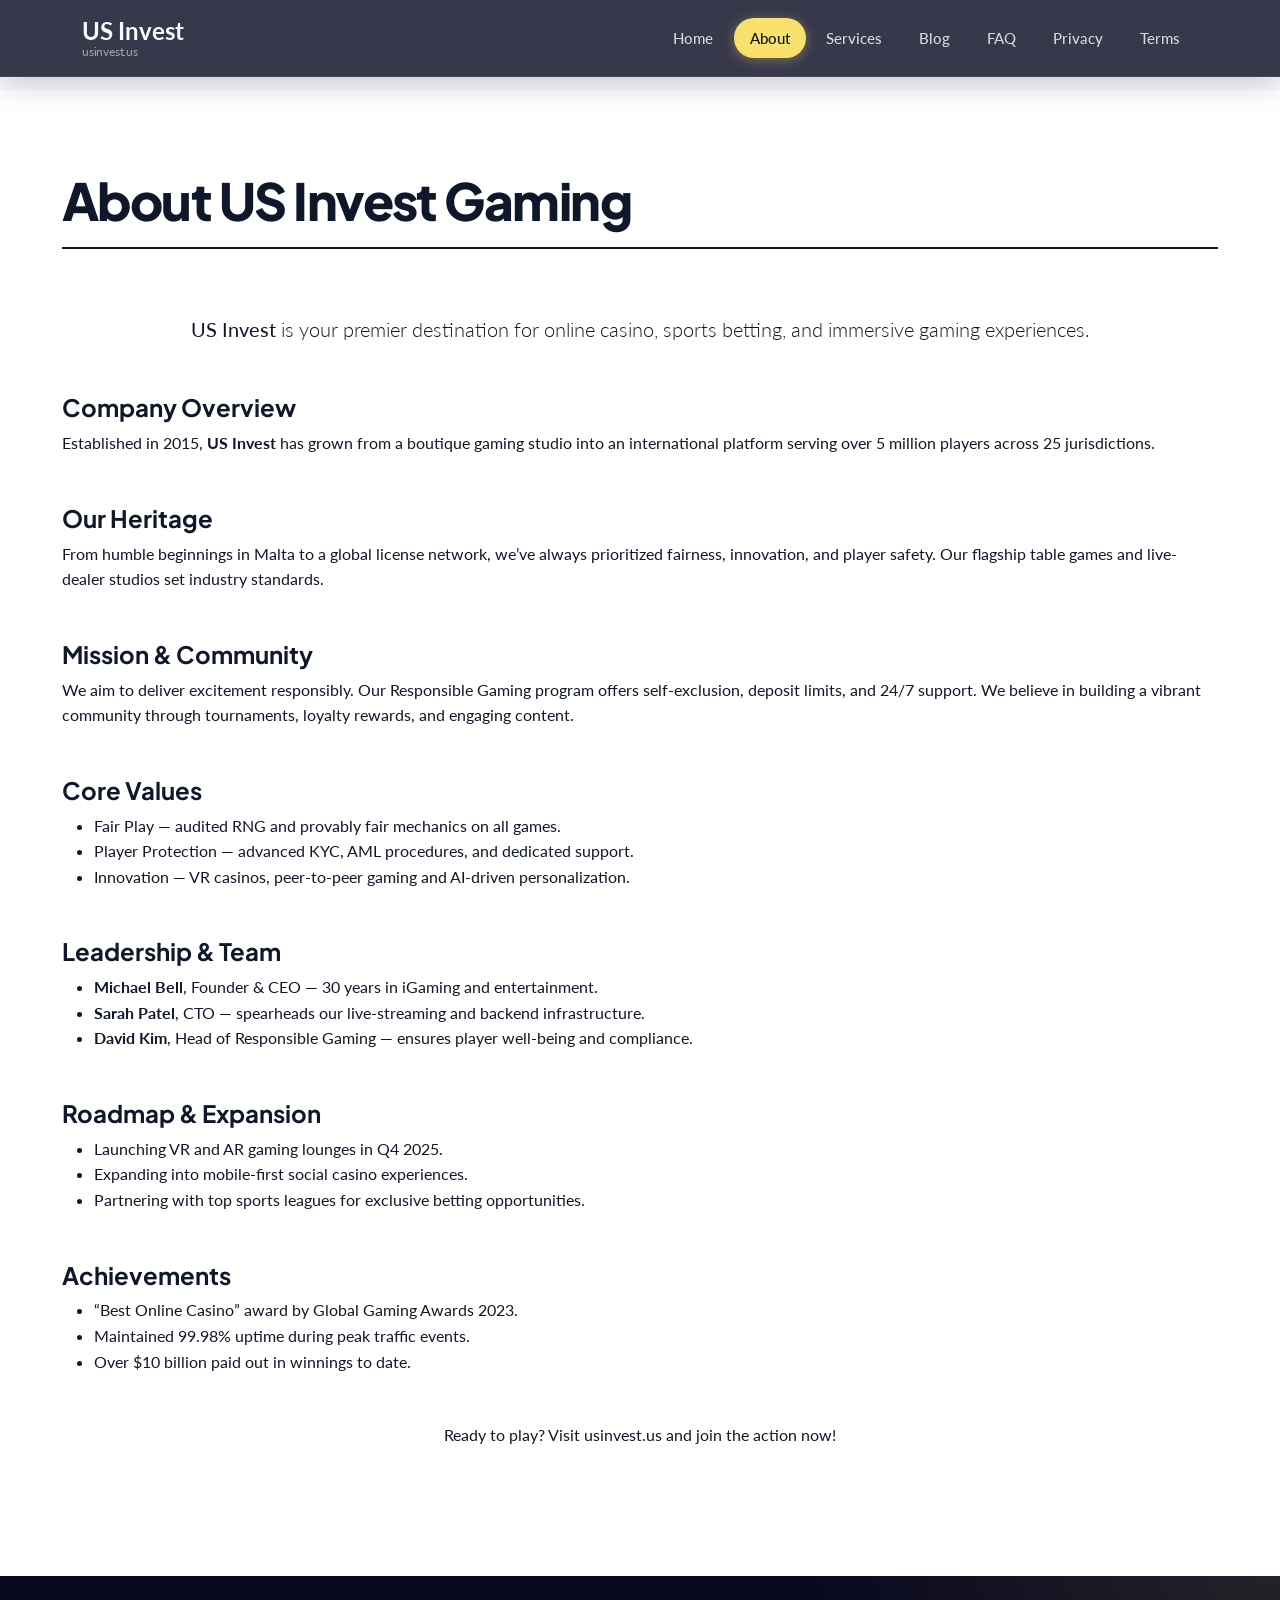
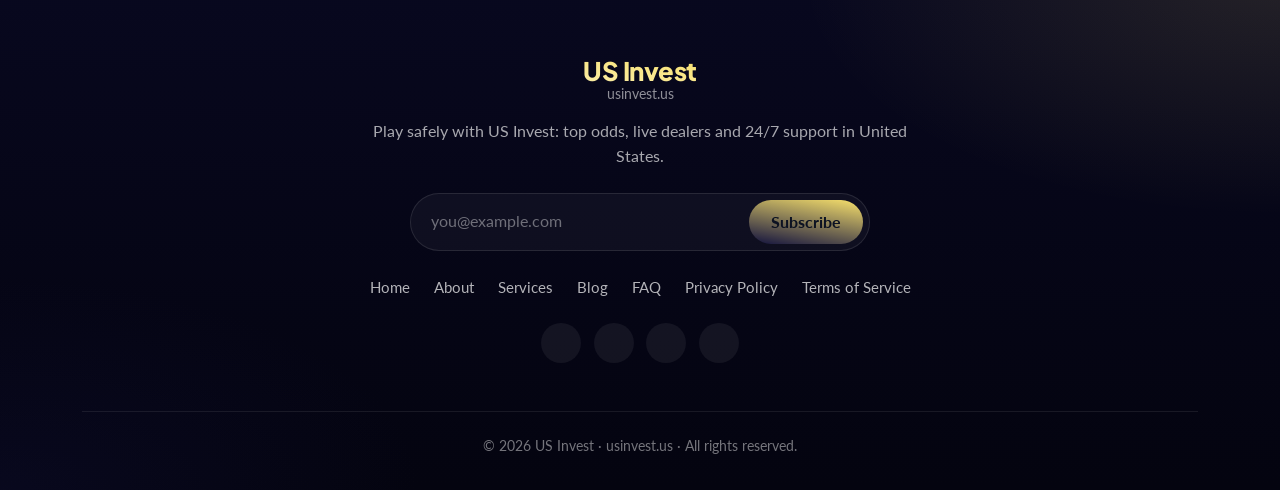
==== about.html @ 4c5d72c8 "update site" ====
<!DOCTYPE html>
<html lang="en">
<head>
  <meta charset="UTF-8">
  <meta name="viewport" content="width=device-width, initial-scale=1">
  <meta name="theme-color" content="#12123E">

  <!-- DYNAMIC TITLE -->
  <title>
    
      About US Invest
    
  </title>

  <!-- DYNAMIC META -->
  <meta name="description" content="Play safely with US Invest: top odds, live dealers and 24/7 support in United States.">
  <meta name="keywords"    content="gambling, casino, betting">
  <meta name="author"      content="US Invest">
  <link rel="canonical" href="https://usinvest.us/about.html">
  

  <!-- OpenGraph -->
  <meta property="og:site_name"   content="US Invest">
  <meta property="og:title"       content="US Invest – Expert Gambling Platform">
  <meta property="og:description" content="Play safely with US Invest: top odds, live dealers and 24/7 support in United States.">
  
  <meta property="og:type"        content="website">
  <meta property="og:url"         content="https://usinvest.us/">
  <meta name="twitter:card"       content="summary">

  <!-- Bootstrap 5 -->
  <link href="https://cdn.jsdelivr.net/npm/bootstrap@5.3.2/dist/css/bootstrap.min.css" rel="stylesheet">

  <!-- Google Fonts (per-site DNA) -->
  <link rel="preconnect" href="https://fonts.googleapis.com">
  <link rel="preconnect" href="https://fonts.gstatic.com" crossorigin>
  
  
  <link href="https://fonts.googleapis.com/css2?family=Plus+Jakarta+Sans:wght@500;700;800&family=Lato:wght@400;500;600&display=swap" rel="stylesheet">

  <!-- Custom Styles -->
  <link rel="stylesheet" href="assets/styles.css">

  <!-- Per-site Design DNA -->
  <style>
    :root {
      --primary:   #12123E;
      --accent:    #F8E16C;
      --accent-2:  #F8E16C;
      --bg:        #F7F9FC;
      --surface:   #FFFFFF;
      --surface-2: #F7F9FC;
      --ink:       #0F172A;
      --ink-soft:  #475569;
      --dark-bg:   #08081F;
      --grad-angle: 190deg;
      --font-heading: 'Plus Jakarta Sans', system-ui, sans-serif;
      --font-body:    'Lato', system-ui, sans-serif;
      
        --radius-sm: 2px;  --radius: 4px;  --radius-lg: 6px;
      
    }
    body { padding-top: 0; font-family: var(--font-body); background: var(--bg); color: var(--ink); }
    h1,h2,h3,h4,h5 { font-family: var(--font-heading); }
  </style>

  <!-- Schema.org JSON-LD -->
  <script type="application/ld+json">
  {
    "@context": "https://schema.org",
    "@type": "Organization",
    "name": "US Invest",
    "url": "https://usinvest.us/",
    
    "description": "Play safely with US Invest: top odds, live dealers and 24/7 support in United States.",
    "address": {
      "@type": "PostalAddress",
      "streetAddress": "123 Wall St, New York, NY",
      "addressLocality": "New York",
      "addressCountry": "United States"
    },
    "contactPoint": {
      "@type": "ContactPoint",
      "telephone": "+1 212 555 1234",
      "email": "info@usinvest.com",
      "contactType": "customer service"
    }
  }
  </script>
  
</head>
<body class="style-swiss radius-sharp cursor-default fp-f32fcd">

  <!-- Custom cursor (DNA-driven) -->
  

  <!-- HEADER -->
  <header>
    <nav class="navbar navbar-expand-lg navbar-dark fixed-top">
      <div class="container">
        <a class="navbar-brand" href="index.html">
          <span class="fs-4 fw-bold text-light">US Invest</span>
          <small class="text-muted">usinvest.us</small>
        </a>
        <button class="navbar-toggler" type="button" data-bs-toggle="collapse" data-bs-target="#mainNav"
                aria-controls="mainNav" aria-expanded="false" aria-label="Toggle navigation">
          <span class="navbar-toggler-icon"></span>
        </button>
        <div class="collapse navbar-collapse" id="mainNav">
          <ul class="navbar-nav ms-auto mb-2 mb-lg-0">
            <li class="nav-item"><a class="nav-link " href="index.html">Home</a></li>
            <li class="nav-item"><a class="nav-link active" href="about.html">About</a></li>
            <li class="nav-item"><a class="nav-link " href="services.html">Services</a></li>
            <li class="nav-item"><a class="nav-link " href="blog.html">Blog</a></li>
            <li class="nav-item"><a class="nav-link " href="faq.html">FAQ</a></li>
            <li class="nav-item"><a class="nav-link " href="privacy.html">Privacy</a></li>
            <li class="nav-item"><a class="nav-link " href="terms.html">Terms</a></li>
          </ul>
        </div>
      </div>
    </nav>
  </header>

  <!-- ANNOUNCEMENT BAR -->
  

  <!-- HERO only on homepage -->
  

  <!-- MAIN CONTENT -->
  <main class="container-fluid px-0 page-transition">
    
    
      
<section id="about-extended" class="py-5" style="background: var(--section-bg, #f9f9f9);">
  <div class="container">
    <div class="section-header mb-5 text-center">
      <h2>About US Invest Gaming</h2>
      <p class="lead">
        <strong>US Invest</strong> is your premier destination for online casino, sports betting, and immersive gaming experiences.
      </p>
    </div>

    <!-- Company Overview -->
    <div class="mb-5">
      <h4 class="fw-bold">Company Overview</h4>
      <p>
        Established in 2015, <strong>US Invest</strong> has grown from a boutique gaming studio into an international
        platform serving over 5 million players across 25 jurisdictions.
      </p>
    </div>

    <!-- Our Heritage -->
    <div class="mb-5">
      <h4 class="fw-bold">Our Heritage</h4>
      <p>
        From humble beginnings in Malta to a global license network, we’ve always prioritized fairness,
        innovation, and player safety. Our flagship table games and live-dealer studios set industry standards.
      </p>
    </div>

    <!-- Mission & Community -->
    <div class="mb-5">
      <h4 class="fw-bold">Mission & Community</h4>
      <p>
        We aim to deliver excitement responsibly. Our Responsible Gaming program offers self-exclusion,
        deposit limits, and 24/7 support. We believe in building a vibrant community through tournaments,
        loyalty rewards, and engaging content.
      </p>
    </div>

    <!-- Core Values -->
    <div class="mb-5">
      <h4 class="fw-bold">Core Values</h4>
      <ul>
        <li>Fair Play — audited RNG and provably fair mechanics on all games.</li>
        <li>Player Protection — advanced KYC, AML procedures, and dedicated support.</li>
        <li>Innovation — VR casinos, peer-to-peer gaming and AI-driven personalization.</li>
      </ul>
    </div>

    <!-- Leadership & Team -->
    <div class="mb-5">
      <h4 class="fw-bold">Leadership & Team</h4>
      <ul>
        <li><strong>Michael Bell</strong>, Founder & CEO — 30 years in iGaming and entertainment.</li>
        <li><strong>Sarah Patel</strong>, CTO — spearheads our live-streaming and backend infrastructure.</li>
        <li><strong>David Kim</strong>, Head of Responsible Gaming — ensures player well-being and compliance.</li>
      </ul>
    </div>

    <!-- Roadmap & Expansion -->
    <div class="mb-5">
      <h4 class="fw-bold">Roadmap & Expansion</h4>
      <ul>
        <li>Launching VR and AR gaming lounges in Q4 2025.</li>
        <li>Expanding into mobile-first social casino experiences.</li>
        <li>Partnering with top sports leagues for exclusive betting opportunities.</li>
      </ul>
    </div>

    <!-- Achievements -->
    <div class="mb-5">
      <h4 class="fw-bold">Achievements</h4>
      <ul>
        <li>“Best Online Casino” award by Global Gaming Awards 2023.</li>
        <li>Maintained 99.98% uptime during peak traffic events.</li>
        <li>Over $10 billion paid out in winnings to date.</li>
      </ul>
    </div>

    <!-- Closing -->
    <div class="mb-5 text-center">
      <p>
        Ready to play? Visit <a href="https://usinvest.us">usinvest.us</a> and join the action now!
      </p>
    </div>
  </div>
</section>
    
  </main>

  <!-- SUCCESS MODAL -->
  <div class="modal fade" id="successModal" tabindex="-1" aria-hidden="true">
    <div class="modal-dialog modal-dialog-centered">
      <div class="modal-content text-center p-4 footer-block" style="border-radius:20px;overflow:hidden;">
        <svg class="checkmark mx-auto mb-3" xmlns="http://www.w3.org/2000/svg" viewBox="0 0 52 52"
             style="width:100px;height:100px;stroke:#4bb71b;stroke-width:3;
                    stroke-dasharray:166;stroke-dashoffset:166;
                    animation:stroke .6s cubic-bezier(.65,0,.45,1) forwards;">
          <circle cx="26" cy="26" r="25" fill="none"/>
          <path d="M14.1 27.2l7.1 7.2 16.7-16.8"
                style="stroke-dasharray:48;stroke-dashoffset:48;
                       animation:stroke .3s cubic-bezier(.65,0,.45,1) .8s forwards;"/>
        </svg>
        <div class="message mb-4" id="successModalMessage">
          Thank you! We will be in touch soon.
        </div>
        <button type="button" class="btn btn-success w-100" data-bs-dismiss="modal" id="successModalClose">
          Close
        </button>
      </div>
    </div>
  </div>

  <!-- SUCCESS MODAL FOR NEWSLETTER -->
<div class="modal fade" id="subscribeModal" tabindex="-1" aria-hidden="true">
  <div class="modal-dialog modal-dialog-centered">
    <div class="modal-content text-center p-4 footer-block" style="border-radius:20px;overflow:hidden;">
      <svg class="checkmark mx-auto mb-3" xmlns="http://www.w3.org/2000/svg" viewBox="0 0 52 52"
           style="width:100px;height:100px;stroke:#4bb71b;stroke-width:3;
                  stroke-dasharray:166;stroke-dashoffset:166;
                  animation:stroke .6s cubic-bezier(.65,0,.45,1) forwards;">
        <circle cx="26" cy="26" r="25" fill="none"/>
        <path d="M14.1 27.2l7.1 7.2 16.7-16.8"
              style="stroke-dasharray:48;stroke-dashoffset:48;
                     animation:stroke .3s cubic-bezier(.65,0,.45,1) .8s forwards;"/>
      </svg>
      <div class="message mb-4">
        Thank you! You have successfully subscribed to our newsletter.
      </div>
      <button type="button" class="btn btn-success w-100" data-bs-dismiss="modal">
        Close
      </button>
    </div>
  </div>
</div>

  
  <!-- FOOTER -->
  
  <footer class="footer footer-centered">
  <div class="footer-decor" aria-hidden="true"></div>
  <div class="container text-center">
    <a href="index.html" class="footer-brand">
      <span class="footer-brand-name">US Invest</span>
      <span class="footer-brand-domain">usinvest.us</span>
    </a>
    <p class="footer-tagline">Play safely with US Invest: top odds, live dealers and 24/7 support in United States.</p>

    <form class="footer-newsletter" onsubmit="return handleSubscribe(event)">
      <input type="email" name="email" placeholder="you@example.com" required>
      <button type="submit">Subscribe</button>
    </form>

    <ul class="footer-links">
      <li><a href="index.html">Home</a></li>
      <li><a href="about.html">About</a></li>
      <li><a href="services.html">Services</a></li>
      <li><a href="blog.html">Blog</a></li>
      <li><a href="faq.html">FAQ</a></li>
      <li><a href="privacy.html">Privacy Policy</a></li>
      <li><a href="terms.html">Terms of Service</a></li>
    </ul>

    <ul class="footer-social" aria-label="social">
      <li><a href="#" aria-label="X"><i class="fab fa-x-twitter"></i></a></li>
      <li><a href="#" aria-label="LinkedIn"><i class="fab fa-linkedin-in"></i></a></li>
      <li><a href="#" aria-label="Facebook"><i class="fab fa-facebook-f"></i></a></li>
      <li><a href="#" aria-label="Instagram"><i class="fab fa-instagram"></i></a></li>
    </ul>

    <div class="footer-bottom">
      © 2026 US Invest · usinvest.us · All rights reserved.
    </div>
  </div>
</footer>


  <!-- COOKIE POLICY MODAL -->
  <div class="modal fade" id="cookieModal" tabindex="-1" aria-hidden="true">
    <div class="modal-dialog modal-dialog-centered">
      <div class="modal-content footer-block">
        <div class="modal-header">
          <h5 class="modal-title">Cookie Policy</h5>
          <button type="button" class="btn-close" data-bs-dismiss="modal"></button>
        </div>
        <div class="modal-body">
          We use cookies for analytics and a better user experience. By continuing to use this site, you accept our use of cookies.
        </div>
      </div>
    </div>
  </div>

  <!-- COOKIE CONSENT BANNER -->
  <div id="cookieConsent" class="position-fixed bottom-0 start-0 m-3 p-3 bg-dark text-white rounded footer-block"
       style="display:none; max-width:320px; z-index:1055;">
    <strong>We use cookies.</strong><br>
    <small>This website uses cookies to ensure you get the best experience.</small>
    <button id="cookieAcceptBtn" class="btn btn-sm btn-primary ms-2">Accept</button>
  </div>

  <!-- SCRIPTS -->
  <script src="https://cdn.jsdelivr.net/npm/bootstrap@5.3.2/dist/js/bootstrap.bundle.min.js"></script>
  <script src="assets/script.js"></script>

  
</body>
</html>
---- assets/styles.css ----
/* ============================================================
   Modern landing CSS — 2026 refresh
   ============================================================ */

/* DNA tokens (--primary --accent --bg --surface --ink --ink-soft --dark-bg
   --grad-angle --font-heading --font-body --radius/-sm/-lg) come from the
   per-site <style> in <head>. The defaults below are only used if DNA is
   missing (e.g. local preview). */
:root {
  --primary:   #0A2540;
  --accent:    #03e9f4;
  --accent-2:  #00b8c4;
  --bg:        #f6f8fc;
  --surface:   #ffffff;
  --surface-2: #f1f5fb;
  --ink:       #0f172a;
  --ink-soft:  #475569;
  --dark-bg:   #0b1020;
  --grad-angle: 135deg;
  --muted: #94a3b8;
  --border: rgba(15, 23, 42, 0.08);
  --shadow-sm: 0 1px 2px rgba(15,23,42,.06), 0 2px 6px rgba(15,23,42,.05);
  --shadow-md: 0 6px 16px rgba(15,23,42,.08), 0 12px 32px rgba(15,23,42,.06);
  --shadow-lg: 0 20px 60px rgba(15,23,42,.18);
  --radius-sm: 10px;
  --radius: 18px;
  --radius-lg: 28px;
  --transition: 220ms cubic-bezier(.2,.8,.2,1);
  --font-heading: 'Inter', system-ui, sans-serif;
  --font-body:    'Inter', system-ui, sans-serif;
}

/* ====== RESET & BASE ====== */
*, *::before, *::after {
  margin: 0;
  padding: 0;
  box-sizing: border-box;
}
html {
  scroll-behavior: smooth;
  scroll-padding-top: 90px;
}
body {
  width: 100%;
  min-height: 100vh;
  font-family: 'Inter', 'Manrope', 'Roboto', system-ui, -apple-system, Segoe UI, Arial, sans-serif;
  color: var(--ink);
  background: var(--surface-2);
  line-height: 1.6;
  -webkit-font-smoothing: antialiased;
  text-rendering: optimizeLegibility;
  overflow-x: hidden;
}
main { width: 100%; display: block; }
header, footer { width: 100%; }
img { max-width: 100%; height: auto; display: block; }
a { color: inherit; text-decoration: none; transition: color var(--transition); }
a:hover { color: var(--accent); }

/* ====== HEADER & NAVBAR ====== */
header {
  position: fixed;
  top: 0; left: 0; right: 0;
  z-index: 1000;
  width: 100%;
}
.navbar {
  padding: .75rem 1.25rem !important;
  background: color-mix(in srgb, var(--dark-bg) 80%, transparent) !important;
  backdrop-filter: saturate(180%) blur(18px);
  -webkit-backdrop-filter: saturate(180%) blur(18px);
  border-bottom: 1px solid rgba(255,255,255,0.06);
  box-shadow: 0 1px 0 rgba(255,255,255,0.04), 0 8px 30px rgba(0,0,0,0.18);
}
.navbar-brand {
  display: flex !important;
  flex-direction: column;
  line-height: 1.15;
  letter-spacing: -.01em;
}
.navbar-brand .fs-4,
.navbar-brand span:first-child {
  font-weight: 700;
  font-size: 1.25rem;
  color: #fff;
}
.navbar-brand small,
.navbar-brand .text-muted {
  color: rgba(255,255,255,0.55) !important;
  font-size: .78rem;
}
.navbar-nav .nav-link {
  color: rgba(255,255,255,0.8) !important;
  font-weight: 500;
  font-size: .95rem;
  padding: .5rem 1rem !important;
  margin: 0 .15rem;
  border-radius: 999px;
  transition: all var(--transition);
}
.navbar-nav .nav-link:hover {
  color: #fff !important;
  background: rgba(255,255,255,0.08);
}
.navbar-nav .nav-link.active {
  color: color-mix(in srgb, var(--ink) 80%, #000) !important;
  background: var(--accent) !important;
  box-shadow: 0 2px 12px color-mix(in srgb, var(--accent) 35%, transparent);
}

/* ====== ANNOUNCEMENT BAR ====== */
.announcement-bar {
  width: 100%;
  background: linear-gradient(var(--grad-angle), var(--accent), var(--primary));
  color: #052327;
  font-weight: 600;
  text-align: center;
  padding: .55em 0;
  font-size: .95rem;
  letter-spacing: .02em;
  position: relative;
  z-index: 1040;
}

/* ====== HERO ====== */
#hero {
  position: relative;
  min-height: 88vh;
  display: flex;
  align-items: center;
  justify-content: center;
  text-align: center;
  overflow: hidden;
  isolation: isolate;
  margin-top: 0 !important;
  padding: 7rem 1.5rem 5rem !important;
  color: #fff;
}
/* #hero::before removed — each .hero-VARIANT now owns its own overlay
   via either inline background-image gradient or a variant-specific ::before.
   The old global ::before was adding a second heavy dark linear gradient on
   top of the inline one, washing out the photo. */
#hero > * { position: relative; z-index: 2; }
#hero h1, #hero .display-4 {
  font-size: clamp(2.4rem, 5vw, 4.4rem) !important;
  font-weight: 800;
  letter-spacing: -.02em;
  line-height: 1.05;
  margin-bottom: 1.25rem;
  background: linear-gradient(180deg, #fff 0%, rgba(255,255,255,0.78) 100%);
  -webkit-background-clip: text;
  background-clip: text;
  -webkit-text-fill-color: transparent;
  text-shadow: none !important;
  color: #fff;
}
#hero p, #hero .lead {
  font-size: clamp(1.05rem, 1.6vw, 1.35rem) !important;
  color: rgba(255,255,255,.85) !important;
  max-width: 720px;
  margin: 0 auto 2rem !important;
  text-shadow: none !important;
}
#hero .btn {
  border-radius: 999px !important;
  padding: .95rem 2.2rem !important;
  font-weight: 600 !important;
  letter-spacing: .01em;
  border: 0 !important;
  background: linear-gradient(var(--grad-angle), var(--accent), var(--primary)) !important;
  color: #052327 !important;
  box-shadow: 0 10px 28px rgba(3,233,244,.35) !important;
  transition: transform var(--transition), box-shadow var(--transition);
}
#hero .btn:hover {
  transform: translateY(-2px);
  box-shadow: 0 16px 40px rgba(3,233,244,.5) !important;
}
.hero-scroll-cue {
  position: absolute;
  bottom: 28px; left: 50%;
  transform: translateX(-50%);
  width: 26px; height: 42px;
  border: 2px solid rgba(255,255,255,.55);
  border-radius: 14px;
  z-index: 2;
}
.hero-scroll-cue::after {
  content: "";
  position: absolute;
  top: 7px; left: 50%;
  transform: translateX(-50%);
  width: 4px; height: 8px;
  background: #fff;
  border-radius: 2px;
  animation: scrollCue 1.6s ease-in-out infinite;
}
@keyframes scrollCue {
  0%,20% { opacity: 1; transform: translate(-50%, 0); }
  100%   { opacity: 0; transform: translate(-50%, 14px); }
}

/* ====== MAIN & SECTIONS ====== */
main {
  width: 100%;
  background: transparent;
  min-height: 50vh;
}
section:not(#hero) {
  position: relative;
  padding: 5rem 1rem !important;
  background: var(--surface) !important;
  scroll-margin-top: 90px;
}
/* No hard border between sections — gradient overlays handle blending */
section .container { max-width: 1180px; }

section h2 {
  font-size: clamp(1.8rem, 3vw, 2.6rem) !important;
  font-weight: 800 !important;
  letter-spacing: -.02em !important;
  margin-bottom: 2.5rem !important;
  color: var(--ink) !important;
  text-align: center;
  position: relative;
}
section h2::after {
  content: "";
  display: block;
  width: 56px; height: 4px;
  margin: .9rem auto 0;
  border-radius: 4px;
  background: linear-gradient(var(--grad-angle), var(--accent), var(--primary));
}

/* Light-on-light: ensure overlay text on dark blocks is readable */
section.bg-dark, section .bg-dark { color: #fff; }

/* ====== ABOUT ====== */
#about_us {
  background: linear-gradient(180deg, var(--surface) 0%, var(--surface-2) 100%) !important;
  color: var(--ink) !important;
}
#about_us .fs-5,
#about_us p {
  background: transparent !important;
  color: var(--ink-soft) !important;
  font-size: 1.08rem !important;
  line-height: 1.8;
  padding: 0 !important;
}
#about_us img {
  border-radius: var(--radius-lg) !important;
  box-shadow: var(--shadow-md);
}

/* ====== SERVICES ====== */
#services {
  background: linear-gradient(180deg, var(--surface-2), var(--surface)) !important;
}
#services .card {
  background: #fff !important;
  border: 1px solid var(--border) !important;
  border-radius: var(--radius) !important;
  box-shadow: var(--shadow-sm);
  padding: 1.75rem !important;
  transition: transform var(--transition), box-shadow var(--transition), border-color var(--transition);
  position: relative;
  overflow: hidden;
}
#services .card::before {
  content: "";
  position: absolute;
  inset: 0 0 auto 0;
  height: 4px;
  background: linear-gradient(var(--grad-angle), var(--accent), var(--primary));
  transform: scaleX(0);
  transform-origin: left;
  transition: transform var(--transition);
}
#services .card:hover {
  transform: translateY(-4px);
  box-shadow: var(--shadow-md);
  border-color: rgba(3,233,244,.3) !important;
}
#services .card:hover::before { transform: scaleX(1); }
#services .card .fw-semibold {
  font-size: 1.15rem !important;
  color: var(--ink) !important;
  margin-bottom: .55rem;
}
#services .card .text-light {
  color: var(--ink-soft) !important;
  font-size: .98rem !important;
}

/* ====== ADVANTAGES ====== */
#advantages {
  background: var(--surface) !important;
  color: var(--ink) !important;
}
#advantages .adv-card {
  background: linear-gradient(180deg, #fff 0%, var(--surface-2) 100%) !important;
  border: 1px solid var(--border);
  border-radius: var(--radius) !important;
  box-shadow: var(--shadow-sm) !important;
  padding: 1.6rem 1.4rem !important;
  font-size: 1.02rem !important;
  font-weight: 500;
  display: flex !important;
  align-items: center;
  gap: .8rem;
  text-align: left !important;
  color: var(--ink) !important;
  transition: transform var(--transition), box-shadow var(--transition);
}
#advantages .adv-card::before {
  content: "✓";
  flex: none;
  width: 32px; height: 32px;
  border-radius: 50%;
  display: grid; place-items: center;
  background: linear-gradient(var(--grad-angle), var(--accent), var(--primary));
  color: #052327;
  font-weight: 800;
}
#advantages .adv-card:hover {
  transform: translateY(-3px);
  box-shadow: var(--shadow-md) !important;
}

/* ====== TESTIMONIALS ====== */
#testimonials {
  position: relative;
  isolation: isolate;
  background: linear-gradient(180deg, var(--dark-bg) 0%, color-mix(in srgb, var(--dark-bg) 70%, var(--primary)) 100%) !important;
  color: #fff !important;
  padding: 8rem 1rem !important;
  overflow: hidden;
}
/* Soft fade-in from the previous (light) section */
#testimonials::before {
  content: "";
  position: absolute;
  top: 0; left: 0; right: 0;
  height: 80px;
  pointer-events: none;
  background: linear-gradient(180deg, var(--surface) 0%, transparent 100%);
  z-index: 1;
}
/* Soft fade-out into the next (light) section */
#testimonials::after {
  content: "";
  position: absolute;
  bottom: 0; left: 0; right: 0;
  height: 80px;
  pointer-events: none;
  background: linear-gradient(0deg, var(--surface-2) 0%, transparent 100%);
  z-index: 1;
}
#testimonials > * { position: relative; z-index: 2; }
#testimonials h2 { color: #fff !important; }
#testimonials .testimonial-card {
  background: color-mix(in srgb, #fff 6%, transparent) !important;
  border: 1px solid color-mix(in srgb, #fff 12%, transparent) !important;
  border-radius: var(--radius) !important;
  padding: 2rem !important;
  color: #fff !important;
  box-shadow: 0 6px 24px rgba(0,0,0,.25) !important;
  position: relative;
  transition: transform var(--transition), border-color var(--transition);
}
#testimonials .testimonial-card::before {
  content: "“";
  position: absolute;
  top: -10px; right: 18px;
  font-size: 5rem;
  line-height: 1;
  color: var(--accent);
  opacity: .35;
  font-family: Georgia, serif;
}
#testimonials .testimonial-card:hover {
  transform: translateY(-3px);
  border-color: rgba(3,233,244,.3) !important;
}
#testimonials .testimonial-card .fw-semibold {
  color: var(--accent) !important;
  font-size: 1.05rem;
  margin-bottom: .5rem;
}
#testimonials .testimonial-card div:not(.fw-semibold) {
  color: rgba(255,255,255,.85);
  font-size: 1rem;
}

/* ====== FAQ ====== */
#faq {
  background: var(--surface-2) !important;
}
#faq ul { list-style: none; padding: 0; max-width: 800px; margin: 0 auto; }
#faq li {
  background: #fff !important;
  border: 1px solid var(--border) !important;
  border-radius: var(--radius) !important;
  padding: 1.4rem 1.6rem !important;
  margin-bottom: 1rem !important;
  box-shadow: var(--shadow-sm);
  transition: box-shadow var(--transition);
}
#faq li:hover { box-shadow: var(--shadow-md); }
#faq li b:first-child { color: var(--accent-2) !important; }
#faq li {
  font-size: 1.02rem !important;
  color: var(--ink) !important;
}

/* ====== NEWS ====== */
#news {
  background: var(--surface) !important;
}
#news .card {
  background: #fff !important;
  border: 1px solid var(--border) !important;
  border-radius: var(--radius) !important;
  box-shadow: var(--shadow-sm);
  overflow: hidden;
  transition: transform var(--transition), box-shadow var(--transition);
}
#news .card:hover {
  transform: translateY(-4px);
  box-shadow: var(--shadow-md);
}
#news .card-body { padding: 1.75rem !important; }
#news .card-title {
  font-weight: 700 !important;
  font-size: 1.1rem !important;
  color: var(--ink) !important;
  margin-bottom: .8rem !important;
}
#news .card-text { color: var(--ink-soft) !important; }

/* ====== CONTACT ====== */
#contact {
  background: linear-gradient(180deg, var(--surface-2), var(--surface)) !important;
}
#contact form {
  border-radius: var(--radius-lg) !important;
  box-shadow: var(--shadow-md) !important;
  border: 1px solid var(--border);
  padding: 2.25rem !important;
}
#contact .form-control {
  border-radius: 12px !important;
  padding: .85rem 1rem !important;
  border: 1px solid var(--border);
  transition: border-color var(--transition), box-shadow var(--transition);
}
#contact .form-control:focus {
  border-color: var(--accent);
  box-shadow: 0 0 0 4px rgba(3,233,244,.15);
}
#contact .btn {
  border-radius: 999px !important;
  padding: .9rem 2rem !important;
  font-weight: 600 !important;
  background: linear-gradient(var(--grad-angle), var(--accent), var(--primary)) !important;
  color: #052327 !important;
  border: 0 !important;
  transition: transform var(--transition), box-shadow var(--transition);
}
#contact .btn:hover {
  transform: translateY(-2px);
  box-shadow: 0 12px 28px rgba(3,233,244,.35);
}

/* ====== FOOTER ====== */
.footer-grid, footer {
  background: linear-gradient(180deg, var(--dark-bg), color-mix(in srgb, var(--dark-bg) 50%, #000)) !important;
  color: rgba(255,255,255,.72);
  padding: 4rem 1rem 1.5rem !important;
}
.footer-grid h5 {
  font-weight: 700;
  color: #fff !important;
  margin-bottom: 1.2rem;
  letter-spacing: -.01em;
}
.footer-block {
  background: transparent !important;
  border: 0 !important;
  box-shadow: none !important;
  padding: 0 !important;
}
.footer-grid a, .footer-grid .text-light {
  color: rgba(255,255,255,.7) !important;
  transition: color var(--transition);
}
.footer-grid a:hover { color: var(--accent) !important; }
.footer-grid ul { list-style: none; padding: 0; }
.footer-grid li { margin-bottom: .55rem; }
.footer-grid .text-center {
  border-top: 1px solid rgba(255,255,255,.08);
  padding-top: 1.5rem;
  margin-top: 2.5rem !important;
  color: rgba(255,255,255,.5) !important;
  font-size: .9rem;
}

/* ====== EXTENDED PAGES (about/services/blog/etc) ====== */
main > section:first-of-type { margin-top: 90px; }

/* ====== ANIMATIONS ====== */
@keyframes fadeInUp {
  from { opacity: 0; transform: translateY(20px); }
  to   { opacity: 1; transform: translateY(0); }
}
.card,
.adv-card,
.testimonial-card,
.news-card {
  animation: fadeInUp .55s cubic-bezier(.4,0,.2,1) both;
}

/* ====== SCROLLBAR ====== */
::-webkit-scrollbar { width: 10px; background: var(--surface-2); }
::-webkit-scrollbar-thumb {
  background: linear-gradient(var(--accent), var(--accent-2));
  border-radius: 8px;
  border: 2px solid var(--surface-2);
}

/* ====== UTILITY OVERRIDES ====== */
.text-muted { color: var(--muted) !important; }
.shadow-sm  { box-shadow: var(--shadow-sm) !important; }
.shadow     { box-shadow: var(--shadow-md) !important; }

/* ====== RESPONSIVE ====== */
@media (max-width: 992px) {
  .navbar-collapse {
    background: rgba(11, 16, 32, 0.96);
    backdrop-filter: blur(18px);
    border-radius: 16px;
    margin-top: 1rem;
    padding: 1rem;
  }
}
@media (max-width: 768px) {
  section { padding: 3.5rem 1rem !important; }
  #hero   { min-height: 70vh; padding: 6rem 1rem 4rem !important; }
}

/* ============================================================
   HERO VARIANTS
   ============================================================ */
#hero { color: #fff; background-color: var(--dark-bg); }
.hero-inner { position: relative; z-index: 3; }
.hero-eyebrow {
  display: inline-block;
  font-size: .85rem;
  letter-spacing: .18em;
  text-transform: uppercase;
  color: var(--accent);
  margin-bottom: 1.25rem;
  padding: .35rem .9rem;
  border: 1px solid color-mix(in srgb, var(--accent) 50%, transparent);
  border-radius: 999px;
  background: color-mix(in srgb, var(--accent) 8%, transparent);
}
.hero-title {
  font-family: var(--font-heading);
  font-size: clamp(2.4rem, 5vw, 4.4rem);
  font-weight: 800;
  line-height: 1.05;
  letter-spacing: -.02em;
  margin-bottom: 1.25rem;
  background: linear-gradient(180deg, #fff 0%, color-mix(in srgb, #fff 75%, var(--accent)) 100%);
  -webkit-background-clip: text; background-clip: text;
  -webkit-text-fill-color: transparent;
  /* text fill is transparent; use a drop-shadow filter instead of text-shadow */
  filter: drop-shadow(0 2px 14px rgba(0,0,0,.55));
}
.hero-title-xl { font-size: clamp(2.8rem, 6.5vw, 6rem); }
.hero-sub {
  font-size: clamp(1.05rem, 1.5vw, 1.3rem);
  color: rgba(255,255,255,.92);
  max-width: 720px; margin: 0 auto 2rem;
  text-shadow: 0 2px 10px rgba(0,0,0,.5);
}
.hero-sub-lg { font-size: clamp(1.15rem, 1.8vw, 1.5rem); margin-left: 0; }

/* hero-centered */
.hero-centered {
  position: relative;
  min-height: 88vh;
  display: flex; align-items: center; justify-content: center; text-align: center;
  padding: 7rem 1.5rem 5rem; overflow: hidden; isolation: isolate;
}
.hero-centered::before {
  content: ""; position: absolute; inset: 0; z-index: 1;
  background: radial-gradient(1200px 600px at 80% -10%, color-mix(in srgb, var(--accent) 12%, transparent), transparent 60%),
              radial-gradient(1000px 500px at 0% 100%, color-mix(in srgb, var(--primary) 18%, transparent), transparent 55%);
}

/* hero-split */
.hero-split {
  position: relative;
  min-height: 86vh;
  padding: 8rem 1.5rem 5rem;
  background: linear-gradient(135deg, var(--dark-bg) 0%, color-mix(in srgb, var(--dark-bg) 60%, var(--primary)) 100%);
  overflow: hidden; isolation: isolate;
  text-align: left;
  display: flex; align-items: center;
  color: #fff;
}
.hero-split .hero-inner { width: 100%; }
.hero-split-grid {
  display: grid;
  grid-template-columns: 1fr 1fr;
  gap: 3rem;
  align-items: center;
  width: 100%;
}
@media (max-width: 900px) {
  .hero-split-grid { grid-template-columns: 1fr; }
}
.hero-split-text { min-width: 0; }
.hero-split .hero-title {
  background: none; -webkit-text-fill-color: #fff; color: #fff;
  text-align: left;
  /* Tighter cap because the column is half-width */
  font-size: clamp(2rem, 3.4vw, 3.4rem) !important;
  word-break: normal;
  overflow-wrap: break-word;
  hyphens: auto;
}
.hero-split .hero-sub { margin: 0 0 2rem; }
.hero-cta-row { display: flex; gap: .9rem; flex-wrap: wrap; }
.hero-split-visual {
  position: relative;
  border-radius: var(--radius-lg);
  overflow: hidden;
  aspect-ratio: 4 / 3;
  width: 100%;
  box-shadow: 0 30px 80px rgba(0,0,0,.4);
  transform: rotate(-2deg);
  transition: transform .5s cubic-bezier(.2,.8,.2,1);
  background: color-mix(in srgb, var(--primary) 50%, var(--dark-bg));
}
.hero-split-visual:hover { transform: rotate(0deg) scale(1.02); }
.hero-split-visual img { width: 100%; height: 100%; object-fit: cover; }
.hero-visual-glow {
  position: absolute; inset: -30%;
  background: radial-gradient(closest-side, color-mix(in srgb, var(--accent) 40%, transparent), transparent);
  z-index: -1; pointer-events: none;
}

/* hero-fullscreen */
.hero-fullscreen {
  position: relative;
  min-height: 100vh;
  display: flex; align-items: flex-end;
  padding: 8rem 1.5rem 5rem;
  overflow: hidden; isolation: isolate;
  text-align: left;
}
.hero-fullscreen .hero-title,
.hero-fullscreen .hero-sub { text-align: left; margin-left: 0; }
.hero-fullscreen .hero-title { background: none; -webkit-text-fill-color: #fff; color: #fff; }
.hero-corner-meta {
  position: absolute; top: 6rem; right: 2rem; z-index: 3;
  display: flex; gap: 1rem; align-items: center;
  font-size: .8rem; letter-spacing: .15em; text-transform: uppercase;
  color: rgba(255,255,255,.7);
}
.hero-corner-divider { width: 30px; height: 1px; background: rgba(255,255,255,.4); }

/* hero-asymmetric */
.hero-asymmetric {
  position: relative;
  min-height: 90vh;
  display: flex; align-items: center;
  padding: 8rem 1.5rem 5rem;
  background:
    radial-gradient(1000px 600px at 110% 50%, color-mix(in srgb, var(--accent) 18%, transparent), transparent 60%),
    linear-gradient(135deg, var(--dark-bg), color-mix(in srgb, var(--primary) 70%, var(--dark-bg)));
  overflow: hidden; isolation: isolate;
  text-align: left;
  color: #fff;
}
.hero-asymmetric .hero-inner { width: 100%; }
.hero-asym-grid {
  display: grid;
  grid-template-columns: 1.4fr 1fr;
  gap: 3rem;
  align-items: center;
  width: 100%;
}
@media (max-width: 900px) {
  .hero-asym-grid { grid-template-columns: 1fr; }
}
.hero-asym-text { min-width: 0; }
.hero-asym-visual { min-width: 0; }
.hero-asymmetric .hero-title {
  background: none; -webkit-text-fill-color: #fff; color: #fff;
  text-align: left;
  font-size: clamp(2.2rem, 4vw, 4rem) !important;
  word-break: normal;
  overflow-wrap: break-word;
  hyphens: auto;
}
.hero-asymmetric .hero-sub { margin: 0 0 2rem; }
.hero-stack {
  position: relative; padding: 2rem;
}
.hero-stack-img {
  width: 100%; aspect-ratio: 1; object-fit: cover;
  border-radius: var(--radius-lg);
  border: 1px solid rgba(255,255,255,.1);
  box-shadow: 0 30px 80px rgba(0,0,0,.5);
}
.hero-stack-badge {
  position: absolute; bottom: 0; left: 0;
  background: var(--surface); color: var(--ink);
  padding: 1rem 1.4rem; border-radius: var(--radius);
  box-shadow: 0 20px 40px rgba(0,0,0,.3);
  display: flex; flex-direction: column; gap: .15rem;
}
.hero-stack-badge strong { font-family: var(--font-heading); font-size: 1.6rem; color: var(--primary); }
.hero-stack-badge span { font-size: .8rem; letter-spacing: .12em; text-transform: uppercase; color: var(--ink-soft); }

/* hero CTA buttons */
.btn-hero {
  border-radius: 999px !important;
  padding: .95rem 2.2rem !important;
  font-weight: 600 !important; letter-spacing: .01em;
  border: 0 !important;
  transition: transform var(--transition), box-shadow var(--transition);
}
.btn-primary.btn-hero, #hero .btn-primary {
  background: linear-gradient(var(--grad-angle), var(--accent), var(--primary)) !important;
  color: color-mix(in srgb, var(--ink) 80%, #000) !important;
  box-shadow: 0 10px 28px color-mix(in srgb, var(--accent) 35%, transparent) !important;
}
.btn-primary.btn-hero:hover { transform: translateY(-2px); box-shadow: 0 16px 40px color-mix(in srgb, var(--accent) 50%, transparent) !important; }
.btn-outline.btn-hero {
  background: transparent !important;
  color: #fff !important;
  border: 1px solid rgba(255,255,255,.3) !important;
}
.btn-outline.btn-hero:hover { background: rgba(255,255,255,.08) !important; }
.btn-ghost.btn-hero { background: transparent !important; color: #fff !important; padding-left: 0 !important; }
.btn-ghost.btn-hero:hover { color: var(--accent) !important; }

/* ============================================================
   ANIMATIONS
   ============================================================ */
.anim-canvas {
  position: absolute; inset: 0; z-index: 2; pointer-events: none;
  width: 100%; height: 100%;
}
.anim-blobs {
  position: absolute; inset: 0; z-index: 2;
  pointer-events: none; overflow: hidden;
}
.anim-blobs svg { width: 100%; height: 100%; opacity: .55; }
.anim-blobs .blob { animation: blobFloat 14s ease-in-out infinite; transform-origin: center; }
.anim-blobs .blob-2 { animation-duration: 18s; animation-delay: -4s; }
.anim-blobs .blob-3 { animation-duration: 22s; animation-delay: -9s; }
@keyframes blobFloat {
  0%,100% { transform: translate(0,0) scale(1); }
  33%     { transform: translate(40px, -30px) scale(1.1); }
  66%     { transform: translate(-30px, 25px) scale(.95); }
}

.anim-gradient {
  position: absolute; inset: 0; z-index: 2; pointer-events: none;
  background:
    conic-gradient(from var(--grad-angle), var(--accent), var(--primary), var(--accent));
  opacity: .35; filter: blur(80px);
  animation: gradSpin 18s linear infinite;
}
@keyframes gradSpin { to { transform: rotate(360deg); } }

.anim-grid {
  position: absolute; inset: 0; z-index: 2; pointer-events: none;
  background-image:
    linear-gradient(color-mix(in srgb, var(--accent) 18%, transparent) 1px, transparent 1px),
    linear-gradient(90deg, color-mix(in srgb, var(--accent) 18%, transparent) 1px, transparent 1px);
  background-size: 64px 64px;
  mask-image: radial-gradient(ellipse at center, #000 0%, transparent 70%);
  -webkit-mask-image: radial-gradient(ellipse at center, #000 0%, transparent 70%);
  animation: gridSlide 30s linear infinite;
}
@keyframes gridSlide { to { background-position: 64px 64px; } }

.anim-parallax {
  position: absolute; inset: 0; z-index: 2; pointer-events: none; overflow: hidden;
}
.anim-parallax .px-shape {
  position: absolute; border-radius: 50%; filter: blur(60px); opacity: .5;
  will-change: transform;
}
.anim-parallax .px-shape-1 {
  width: 320px; height: 320px; top: 10%; left: 8%;
  background: var(--accent);
}
.anim-parallax .px-shape-2 {
  width: 420px; height: 420px; bottom: -10%; right: 5%;
  background: var(--primary);
}
.anim-parallax .px-shape-3 {
  width: 240px; height: 240px; top: 50%; left: 55%;
  background: color-mix(in srgb, var(--accent) 60%, var(--primary));
}

/* ============================================================
   SERVICES VARIANTS
   ============================================================ */
.service-card {
  background: var(--surface) !important;
  border: 1px solid var(--border);
  border-radius: var(--radius);
  padding: 1.75rem !important;
  box-shadow: var(--shadow-sm);
  position: relative; overflow: hidden;
  transition: transform var(--transition), box-shadow var(--transition);
}
.service-card:hover { transform: translateY(-4px); box-shadow: var(--shadow-md); }
.service-num {
  font-family: var(--font-heading);
  font-size: 2.4rem; font-weight: 800;
  background: linear-gradient(var(--grad-angle), var(--accent), var(--primary));
  -webkit-background-clip: text; background-clip: text;
  -webkit-text-fill-color: transparent;
  margin-bottom: .8rem;
}
.service-title {
  font-family: var(--font-heading);
  font-size: 1.18rem; font-weight: 700;
  color: var(--ink); margin-bottom: .55rem;
}
.service-desc { color: var(--ink-soft); font-size: .98rem; }

.services-3d .service-card-3d {
  background: linear-gradient(140deg, var(--surface), color-mix(in srgb, var(--accent) 8%, var(--surface))) !important;
  position: relative;
  transform-style: preserve-3d;
  transition: transform .15s ease-out;
}
.service-card-3d .service-glow {
  position: absolute; inset: -1px; pointer-events: none;
  background: radial-gradient(300px circle at var(--mx, 50%) var(--my, 50%),
              color-mix(in srgb, var(--accent) 30%, transparent), transparent 60%);
  opacity: 0; transition: opacity .25s ease;
  border-radius: var(--radius);
}
.service-card-3d:hover .service-glow { opacity: 1; }

.services-alt-list { max-width: 900px; margin: 0 auto; }
.service-alt-row {
  display: flex;
  flex-wrap: wrap;
  gap: 1.5rem;
  align-items: center;
  padding: 1.75rem 1rem;
  border-bottom: 1px solid var(--border);
  transition: padding-left var(--transition);
}
.service-alt-row:hover { padding-left: 1.5rem; }
.service-alt-row-rev { flex-direction: row-reverse; }
.service-alt-row-rev .service-alt-body { text-align: right; }
.service-alt-num {
  font-family: var(--font-heading);
  font-size: 3rem; font-weight: 800;
  color: color-mix(in srgb, var(--accent) 50%, transparent);
  flex: 0 0 auto;
  min-width: 80px;
  line-height: 1;
}
.service-alt-body { flex: 1 1 auto; min-width: 0; }
.service-alt-bar {
  flex: 0 0 60px;
  height: 2px;
  background: linear-gradient(var(--grad-angle), var(--accent), var(--primary));
  transition: flex-basis var(--transition);
}
.service-alt-row:hover .service-alt-bar { flex-basis: 100px; }
@media (max-width: 600px) {
  .service-alt-row, .service-alt-row-rev { flex-direction: column; align-items: flex-start; text-align: left !important; }
  .service-alt-bar { width: 100%; flex: none; }
}

/* ============================================================
   STYLE MODIFIERS (one per dna.style value)
   ============================================================ */
/* glass — frosted backgrounds and translucent surfaces */
body.style-glass section,
body.style-glass .service-card,
body.style-glass .testimonial-card,
body.style-glass #faq li,
body.style-glass #news .card {
  backdrop-filter: blur(14px) saturate(140%);
  -webkit-backdrop-filter: blur(14px) saturate(140%);
  background: color-mix(in srgb, var(--surface) 80%, transparent) !important;
  border: 1px solid color-mix(in srgb, var(--ink) 8%, transparent);
}
body.style-glass #testimonials .testimonial-card {
  background: color-mix(in srgb, #fff 6%, transparent) !important;
  border: 1px solid color-mix(in srgb, #fff 14%, transparent) !important;
}

/* neon — dark mode with glow */
body.style-neon { background: var(--dark-bg) !important; color: #e6f1ff; }
body.style-neon section { background: var(--dark-bg) !important; color: #e6f1ff !important; }
body.style-neon section h2 { color: #fff !important; }
body.style-neon .service-card,
body.style-neon #faq li,
body.style-neon #news .card,
body.style-neon #contact form {
  background: color-mix(in srgb, var(--primary) 30%, var(--dark-bg)) !important;
  border-color: color-mix(in srgb, var(--accent) 30%, transparent) !important;
  color: #e6f1ff !important;
  box-shadow: 0 0 0 1px color-mix(in srgb, var(--accent) 12%, transparent),
              0 20px 40px color-mix(in srgb, var(--accent) 8%, transparent);
}
body.style-neon .service-title,
body.style-neon #news .card-title,
body.style-neon #faq li b:first-child { color: var(--accent) !important; }
body.style-neon .service-desc,
body.style-neon #news .card-text,
body.style-neon #faq li,
body.style-neon #about_us p,
body.style-neon #about_us .fs-5 { color: rgba(230,241,255,.78) !important; }
body.style-neon .adv-card {
  background: color-mix(in srgb, var(--primary) 25%, var(--dark-bg)) !important;
  color: #e6f1ff !important;
  border-color: color-mix(in srgb, var(--accent) 20%, transparent) !important;
}

/* brutalist — sharp borders, big weight, no shadows */
body.style-brutalist { background: var(--bg) !important; }
body.style-brutalist section h2 {
  font-weight: 900 !important;
  text-transform: uppercase;
  letter-spacing: -.02em;
}
body.style-brutalist section h2::after { display: none; }
body.style-brutalist .service-card,
body.style-brutalist .adv-card,
body.style-brutalist #faq li,
body.style-brutalist #news .card,
body.style-brutalist .testimonial-card {
  border: 2px solid var(--ink) !important;
  border-radius: 0 !important;
  box-shadow: 6px 6px 0 var(--ink) !important;
}
body.style-brutalist .btn-hero,
body.style-brutalist #contact .btn {
  border-radius: 0 !important;
  border: 2px solid var(--ink) !important;
  background: var(--accent) !important;
  color: var(--ink) !important;
  box-shadow: 6px 6px 0 var(--ink) !important;
}

/* editorial — serif headings, narrow content, magazine feel */
body.style-editorial { --font-heading: 'Fraunces', 'Playfair Display', Georgia, serif; }
body.style-editorial section h2 {
  font-style: italic; font-weight: 600; letter-spacing: -.01em;
}
body.style-editorial #about_us .col-lg-7,
body.style-editorial #about_us .col-lg-9 { max-width: 680px; }
body.style-editorial #about_us p { font-size: 1.18rem !important; line-height: 1.85; }

/* soft — pastel, gentle shadows */
body.style-soft .service-card,
body.style-soft .adv-card,
body.style-soft #faq li,
body.style-soft #news .card,
body.style-soft .testimonial-card {
  box-shadow: 0 30px 60px -20px color-mix(in srgb, var(--primary) 25%, transparent) !important;
}

/* Reveal is intentionally minimal — cards already animate via fadeInUp.
   Forcing whole-section hide caused layout shifts on mobile, so disabled. */

/* ============================================================
   PHASE 1+2+3 — Premium living landing
   ============================================================ */

/* --- Page transition (fade+slide on load) --------------------------------- */
@media (prefers-reduced-motion: no-preference) {
  .page-transition {
    animation: pageEnter .55s cubic-bezier(.2,.8,.2,1) both;
  }
  @keyframes pageEnter {
    0% { opacity: 0; transform: translateY(12px); }
    100% { opacity: 1; transform: translateY(0); }
  }
}

/* --- Scroll reveal stagger ------------------------------------------------- */
@media (prefers-reduced-motion: no-preference) {
  .reveal {
    opacity: 0;
    transform: translateY(24px);
    transition: opacity .7s cubic-bezier(.2,.8,.2,1) var(--reveal-delay, 0ms),
                transform .7s cubic-bezier(.2,.8,.2,1) var(--reveal-delay, 0ms);
    will-change: opacity, transform;
  }
  .reveal-in { opacity: 1; transform: none; }
}

/* --- SVG dividers --------------------------------------------------------- */
.divider {
  display: block;
  width: 100%;
  line-height: 0;
  pointer-events: none;
  margin: -1px 0;
  position: relative;
  z-index: 1;
}
.divider svg { display: block; width: 100%; }
.divider-wave svg     { height: 80px;  fill: var(--surface); }
.divider-diagonal svg { height: 60px;  fill: var(--surface); }
.divider-blob svg     { height: 100px; fill: var(--surface); }
.divider-zigzag svg   { height: 40px;  fill: var(--surface); }
.divider-sliced svg   { height: 70px;  fill: var(--surface); }

/* When a divider follows a section, paint it with that section's color so it
   visually extends. Default fill: var(--surface). For dark testimonials, we
   want the divider above to fade into dark, and below to fade out of dark. */
#testimonials + .divider svg { fill: var(--dark-bg); transform: rotate(180deg); }
.divider:has(+ #testimonials) svg { fill: var(--dark-bg); }

/* --- Marquee strip -------------------------------------------------------- */
.marquee-section {
  background: linear-gradient(var(--grad-angle), var(--accent), var(--primary)) !important;
  padding: 0 !important;
  overflow: hidden;
}
.marquee {
  display: flex;
  overflow: hidden;
  -webkit-mask-image: linear-gradient(90deg, transparent, #000 6%, #000 94%, transparent);
          mask-image: linear-gradient(90deg, transparent, #000 6%, #000 94%, transparent);
}
.marquee-track {
  display: flex; gap: 2.5rem;
  white-space: nowrap;
  animation: marqueeRoll 38s linear infinite;
  padding: 1.6rem 0;
  font-family: var(--font-heading);
  font-weight: 700;
  letter-spacing: .1em;
  font-size: 1.05rem;
  color: color-mix(in srgb, var(--ink) 80%, #000);
}
.marquee-item { text-transform: uppercase; }
.marquee-dot { opacity: .6; }
@keyframes marqueeRoll {
  0% { transform: translateX(0); }
  100% { transform: translateX(-50%); }
}
@media (prefers-reduced-motion: reduce) {
  .marquee-track { animation: none; }
}

/* --- Stats section -------------------------------------------------------- */
.stats-section {
  background: linear-gradient(135deg,
    color-mix(in srgb, var(--primary) 8%, var(--surface)),
    var(--surface)) !important;
}
.stats-grid {
  display: grid;
  grid-template-columns: repeat(4, 1fr);
  gap: 1rem;
  max-width: 920px;
  margin: 0 auto;
}
@media (max-width: 768px) { .stats-grid { grid-template-columns: repeat(2, 1fr); } }
.stat { text-align: center; padding: .5rem; }
.stat-num {
  font-family: var(--font-heading);
  font-size: clamp(1.8rem, 2.6vw, 2.6rem);
  font-weight: 800;
  line-height: 1;
  letter-spacing: -.04em;
  background: linear-gradient(var(--grad-angle), var(--accent), var(--primary));
  -webkit-background-clip: text; background-clip: text;
  -webkit-text-fill-color: transparent;
  margin-bottom: .55rem;
  white-space: nowrap;
}
.stat-label {
  color: var(--ink-soft);
  font-size: .82rem;
  letter-spacing: .08em;
  text-transform: uppercase;
}

/* --- Hero typewriter ------------------------------------------------------- */
.hero-typewriter { /* same base as centered */
  position: relative;
  min-height: 88vh;
  display: flex; align-items: center; justify-content: center; text-align: center;
  padding: 7rem 1.5rem 5rem; overflow: hidden; isolation: isolate;
  color: #fff;
  background-color: var(--dark-bg);
  background-size: cover;
  background-position: center;
}
.hero-title-typewriter { min-height: 1.2em; }
.hero-typewriter-caret {
  display: inline-block;
  width: .08em;
  height: .9em;
  vertical-align: -.05em;
  background: var(--accent);
  margin-left: .04em;
  animation: caretBlink 1s steps(1) infinite;
}
@keyframes caretBlink { 50% { opacity: 0; } }

/* --- Hero mesh ------------------------------------------------------------- */
.hero-mesh {
  position: relative;
  min-height: 92vh;
  display: flex; align-items: center; justify-content: center; text-align: center;
  padding: 7rem 1.5rem 5rem; overflow: hidden; isolation: isolate;
  color: #fff;
  background: var(--dark-bg);
}
.hero-mesh-canvas {
  position: absolute; inset: 0; z-index: 0;
  width: 100%; height: 100%;
}
.hero-mesh > * { position: relative; z-index: 2; }
.hero-mesh::after {
  content: ""; position: absolute; inset: 0; z-index: 1;
  background: radial-gradient(closest-side at 50% 60%, transparent 0%, color-mix(in srgb, var(--dark-bg) 60%, transparent) 100%);
  pointer-events: none;
}

/* --- Hero interactive ------------------------------------------------------ */
.hero-interactive {
  position: relative;
  min-height: 92vh;
  display: flex; align-items: center; justify-content: center; text-align: center;
  padding: 7rem 1.5rem 5rem; overflow: hidden; isolation: isolate;
  color: #fff;
  background: var(--dark-bg);
}
.hero-interactive-canvas {
  position: absolute; inset: 0; z-index: 0;
  width: 100%; height: 100%;
}
.hero-interactive > * { position: relative; z-index: 2; }

/* --- Magnetic/tilt micro-interactions (transition smoothing) --------------- */
[data-magnetic], .btn-hero, #contact .btn,
.service-card, .testimonial-card, .news-card, #news .card {
  transition: transform .25s cubic-bezier(.2,.8,.2,1), box-shadow .25s ease, background .25s ease;
}

/* --- Ripple on click ------------------------------------------------------- */
button, .btn, .btn-hero { position: relative; overflow: hidden; }
.ripple {
  position: absolute;
  width: 12px; height: 12px;
  border-radius: 50%;
  pointer-events: none;
  background: rgba(255,255,255,.45);
  transform: translate(-50%, -50%) scale(1);
  animation: rippleAnim .65s ease-out forwards;
}
@keyframes rippleAnim {
  0%   { transform: translate(-50%, -50%) scale(1);  opacity: .6; }
  100% { transform: translate(-50%, -50%) scale(60); opacity: 0;  }
}

/* --- Custom cursor -------------------------------------------------------- */
.cursor {
  position: fixed; top: 0; left: 0;
  pointer-events: none;
  z-index: 9999;
  mix-blend-mode: difference;
  transition: width .2s ease, height .2s ease, background .2s ease;
}
.cursor.cursor-circle {
  width: 28px; height: 28px;
  border-radius: 50%;
  border: 2px solid var(--accent);
}
.cursor.cursor-dot {
  width: 10px; height: 10px;
  border-radius: 50%;
  background: var(--accent);
}
.cursor.cursor-active.cursor-circle { width: 50px; height: 50px; background: color-mix(in srgb, var(--accent) 18%, transparent); }
.cursor.cursor-active.cursor-dot    { width: 22px; height: 22px; }
@media (max-width: 900px), (pointer: coarse) {
  .cursor { display: none !important; }
  body.cursor-circle, body.cursor-dot { cursor: auto !important; }
}
body.cursor-circle, body.cursor-dot { cursor: none; }
body.cursor-circle a, body.cursor-circle button, body.cursor-circle [data-magnetic],
body.cursor-dot    a, body.cursor-dot    button, body.cursor-dot    [data-magnetic] { cursor: none; }

/* ============================================================
   FOOTER VARIANTS
   ============================================================ */
.footer {
  position: relative;
  isolation: isolate;
  padding: 5rem 1rem 2rem !important;
  color: rgba(255,255,255,.78);
  background: linear-gradient(180deg, var(--dark-bg), color-mix(in srgb, var(--dark-bg) 50%, #000)) !important;
  overflow: hidden;
}
.footer::before {
  content: ""; position: absolute; inset: -1px 0 auto 0; height: 1px;
  background: linear-gradient(90deg, transparent, color-mix(in srgb, var(--accent) 60%, transparent), transparent);
}
.footer-decor {
  position: absolute; inset: 0; z-index: 0; pointer-events: none;
  background:
    radial-gradient(800px 400px at 100% 0%, color-mix(in srgb, var(--accent) 12%, transparent), transparent 60%),
    radial-gradient(700px 350px at 0% 100%, color-mix(in srgb, var(--primary) 30%, transparent), transparent 60%);
}
.footer .container { position: relative; z-index: 1; }
.footer-brand {
  display: inline-flex; flex-direction: column; line-height: 1.2;
  text-decoration: none; color: #fff;
}
.footer-brand-name {
  font-family: var(--font-heading);
  font-size: 1.6rem; font-weight: 800; letter-spacing: -.02em;
  background: linear-gradient(var(--grad-angle), var(--accent), color-mix(in srgb, var(--accent) 60%, #fff));
  -webkit-background-clip: text; background-clip: text;
  -webkit-text-fill-color: transparent;
}
.footer-brand-domain { color: rgba(255,255,255,.55); font-size: .85rem; }
.footer-tagline {
  color: rgba(255,255,255,.65);
  font-size: .98rem;
  max-width: 560px;
  margin: 1rem auto 1.5rem;
}
.footer h5 {
  font-family: var(--font-heading);
  color: #fff;
  font-size: .82rem;
  letter-spacing: .18em;
  text-transform: uppercase;
  margin-bottom: 1.2rem;
}
.footer ul { list-style: none; padding: 0; margin: 0; }
.footer li { margin-bottom: .6rem; }
.footer a {
  color: rgba(255,255,255,.7);
  position: relative;
  transition: color var(--transition);
  text-decoration: none;
}
.footer a::after {
  content: ""; position: absolute;
  left: 0; bottom: -2px; height: 1px; width: 0;
  background: var(--accent);
  transition: width var(--transition);
}
.footer a:hover { color: #fff; }
.footer a:hover::after { width: 100%; }

/* Newsletter form */
.footer-newsletter {
  display: flex;
  gap: .5rem;
  max-width: 460px;
  margin: 1rem auto;
  background: rgba(255,255,255,.04);
  border: 1px solid rgba(255,255,255,.1);
  border-radius: 999px;
  padding: .35rem .35rem .35rem 1.25rem;
  transition: border-color var(--transition);
}
.footer-newsletter:focus-within { border-color: color-mix(in srgb, var(--accent) 60%, transparent); }
.footer-newsletter input {
  flex: 1; min-width: 0;
  background: transparent; border: 0;
  color: #fff; font-size: .98rem;
  outline: none;
}
.footer-newsletter input::placeholder { color: rgba(255,255,255,.4); }
.footer-newsletter button {
  flex: 0 0 auto;
  background: linear-gradient(var(--grad-angle), var(--accent), var(--primary));
  color: color-mix(in srgb, var(--ink) 80%, #000);
  border: 0; padding: .6rem 1.4rem;
  border-radius: 999px;
  font-weight: 700;
  cursor: pointer;
  transition: transform var(--transition);
}
.footer-newsletter button:hover { transform: scale(1.05); }

/* Social icons */
.footer-social {
  display: flex !important; gap: .8rem;
  justify-content: center;
  margin: 1.5rem 0;
}
.footer-social li { margin: 0; }
.footer-social a {
  display: grid; place-items: center;
  width: 40px; height: 40px;
  border-radius: 50%;
  background: rgba(255,255,255,.06);
  color: rgba(255,255,255,.7);
  transition: all var(--transition);
}
.footer-social a::after { display: none; }
.footer-social a:hover {
  background: var(--accent);
  color: var(--ink);
  transform: translateY(-3px);
}

/* Bottom bar */
.footer-bottom {
  border-top: 1px solid rgba(255,255,255,.08);
  margin-top: 3rem;
  padding-top: 1.5rem;
  font-size: .85rem;
  color: rgba(255,255,255,.45);
  text-align: center;
}
.footer-asymmetric .footer-bottom { display: flex; justify-content: space-between; flex-wrap: wrap; gap: 1rem; text-align: left; }

/* CENTERED variant */
.footer-centered .footer-links {
  display: flex; flex-wrap: wrap; gap: 1.5rem; justify-content: center;
  list-style: none; padding: 0; margin: 1.5rem 0;
  font-size: .94rem;
}
.footer-centered .footer-links li { margin: 0; }

/* SPLIT variant */
.footer-split .footer-row {
  display: grid;
  grid-template-columns: 2fr 1fr 1fr 1.5fr;
  gap: 3rem;
  align-items: start;
}
@media (max-width: 900px) {
  .footer-split .footer-row { grid-template-columns: 1fr 1fr; gap: 2rem; }
  .footer-split .footer-col-brand, .footer-split .footer-col-newsletter { grid-column: 1 / -1; }
}

/* ASYMMETRIC variant */
.footer-asymmetric .footer-headline {
  display: flex; justify-content: space-between; align-items: baseline; gap: 2rem;
  flex-wrap: wrap;
  border-bottom: 1px solid rgba(255,255,255,.1);
  padding-bottom: 2rem; margin-bottom: 3rem;
}
.footer-asymmetric .footer-headline h3 {
  font-family: var(--font-heading);
  font-size: clamp(1.8rem, 3vw, 3rem);
  font-weight: 800;
  letter-spacing: -.02em;
  color: #fff;
  margin: 0;
}
.footer-asymmetric .footer-cta {
  display: inline-flex; align-items: center; gap: .5rem;
  padding: .9rem 1.8rem;
  background: linear-gradient(var(--grad-angle), var(--accent), var(--primary));
  color: color-mix(in srgb, var(--ink) 80%, #000);
  border-radius: 999px;
  font-weight: 700;
  transition: transform var(--transition);
}
.footer-asymmetric .footer-cta::after { display: none; }
.footer-asymmetric .footer-cta:hover { transform: translateX(4px); color: color-mix(in srgb, var(--ink) 80%, #000); }
.footer-asymmetric .footer-grid {
  display: grid; grid-template-columns: 2fr 1fr 1fr 1.4fr; gap: 3rem;
}
@media (max-width: 900px) {
  .footer-asymmetric .footer-grid { grid-template-columns: 1fr 1fr; }
  .footer-asymmetric .footer-col-brand, .footer-asymmetric .footer-col-newsletter { grid-column: 1 / -1; }
}
.footer-meta { list-style: none; padding: 0; margin-top: 1.2rem; }
.footer-meta li { color: rgba(255,255,255,.7); font-size: .92rem; }
.footer-meta i { color: var(--accent); margin-right: .5rem; }

/* ============================================================
   NEW DESIGN STYLES — cyberpunk / swiss / retro
   ============================================================ */

/* CYBERPUNK */
body.style-cyberpunk { background: #050010 !important; color: #e0d8ff; }
body.style-cyberpunk section { background: #0a0418 !important; color: #e0d8ff !important; }
body.style-cyberpunk section h2 {
  color: #fff !important;
  text-shadow: 0 0 4px var(--accent), 0 0 18px color-mix(in srgb, var(--accent) 40%, transparent);
}
body.style-cyberpunk section::before {
  content: ""; position: absolute; inset: 0; pointer-events: none;
  background-image:
    linear-gradient(color-mix(in srgb, var(--accent) 8%, transparent) 1px, transparent 1px),
    linear-gradient(90deg, color-mix(in srgb, var(--accent) 8%, transparent) 1px, transparent 1px);
  background-size: 48px 48px;
  mask-image: radial-gradient(ellipse at center, #000 0%, transparent 75%);
  -webkit-mask-image: radial-gradient(ellipse at center, #000 0%, transparent 75%);
  opacity: .4;
}
body.style-cyberpunk .service-card,
body.style-cyberpunk #faq li,
body.style-cyberpunk #news .card,
body.style-cyberpunk .testimonial-card,
body.style-cyberpunk #contact form,
body.style-cyberpunk .adv-card {
  background: #100628 !important;
  color: #e0d8ff !important;
  border: 1px solid color-mix(in srgb, var(--accent) 30%, transparent) !important;
  box-shadow: 0 0 0 1px color-mix(in srgb, var(--accent) 20%, transparent),
              0 6px 24px color-mix(in srgb, var(--accent) 10%, transparent) !important;
}
body.style-cyberpunk .service-title,
body.style-cyberpunk #news .card-title,
body.style-cyberpunk #faq li b:first-child { color: var(--accent) !important; }

/* SWISS — minimal grid, generous whitespace, monospace accents */
body.style-swiss section { padding: 7rem 1rem !important; }
body.style-swiss section h2 {
  text-align: left !important;
  font-weight: 900 !important;
  font-size: clamp(2.2rem, 4vw, 3.5rem) !important;
  letter-spacing: -.03em !important;
  margin-bottom: 4rem !important;
  border-bottom: 2px solid var(--ink);
  padding-bottom: 1rem;
}
body.style-swiss section h2::after { display: none; }
body.style-swiss .service-card,
body.style-swiss .adv-card,
body.style-swiss #faq li,
body.style-swiss #news .card {
  border: 0 !important;
  border-top: 1px solid var(--border) !important;
  border-radius: 0 !important;
  box-shadow: none !important;
  padding: 2rem 1rem !important;
}

/* RETRO — warm tones, serif, soft texture */
body.style-retro {
  --font-heading: 'Fraunces', 'Playfair Display', Georgia, serif;
  background: #f8efe2 !important;
}
body.style-retro section { background: #f8efe2 !important; }
body.style-retro section h2 { font-style: italic; font-weight: 700; }
body.style-retro .service-card,
body.style-retro .adv-card,
body.style-retro #faq li,
body.style-retro #news .card,
body.style-retro .testimonial-card {
  background: #fdf6ec !important;
  border: 1px solid #e8d8b8 !important;
  box-shadow: 4px 4px 0 #e8d8b8 !important;
}
body.style-retro .btn-hero, body.style-retro #contact .btn {
  border-radius: 0 !important;
  border: 2px solid var(--ink) !important;
}


/* --- Fix: ensure dark text on light testimonial cards in light styles --- */
body.style-retro #testimonials .testimonial-card,
body.style-retro #testimonials .testimonial-card div {
  color: var(--ink) !important;
}
body.style-retro #testimonials .testimonial-card .fw-semibold {
  color: var(--accent) !important;
}
body.style-swiss #testimonials .testimonial-card,
body.style-swiss #testimonials .testimonial-card div {
  color: var(--ink) !important;
}
body.style-swiss #testimonials .testimonial-card .fw-semibold {
  color: var(--accent) !important;
}
/* Brutalist also gets light cards via !important from base — keep readable */
body.style-brutalist #testimonials .testimonial-card,
body.style-brutalist #testimonials .testimonial-card div {
  color: #fff !important;
}

/* --- Fix: typewriter shouldn't rely on JS to show text --- */
.hero-title-typewriter {
  display: block;
  text-align: center;
  word-break: normal;
  overflow-wrap: break-word;
  width: 100%;
}

/* ============================================================
   Always-on visible interactivity
   ============================================================ */

#hero.has-spotlight::after {
  content: "";
  position: absolute;
  inset: 0;
  pointer-events: none;
  z-index: 1;
  background: radial-gradient(
    420px circle at var(--sx, 50%) var(--sy, 50%),
    color-mix(in srgb, var(--accent) 22%, transparent),
    transparent 60%
  );
  transition: opacity .25s ease;
  mix-blend-mode: screen;
  opacity: .9;
}

@media (prefers-reduced-motion: no-preference) {
  .btn-primary.btn-hero {
    animation: ctaPulse 2.6s ease-in-out infinite;
  }
  @keyframes ctaPulse {
    0%, 100% { box-shadow: 0 10px 28px color-mix(in srgb, var(--accent) 35%, transparent); }
    50%      { box-shadow: 0 14px 44px color-mix(in srgb, var(--accent) 60%, transparent),
                           0 0 0 6px color-mix(in srgb, var(--accent) 12%, transparent); }
  }
  .hero-corner-meta { animation: floatY 5s ease-in-out infinite; }
  .hero-stack-badge { animation: floatY 6s ease-in-out infinite; animation-delay: -2s; }
  @keyframes floatY {
    0%,100% { transform: translateY(0); }
    50%     { transform: translateY(-8px); }
  }
  .hero-title {
    background-size: 200% 100%;
    background-position: 0% 0%;
    animation: titleShimmer 6s ease-in-out infinite;
  }
  @keyframes titleShimmer {
    0%, 100% { background-position: 0% 0%; }
    50%      { background-position: 100% 0%; }
  }
}

.service-card, .testimonial-card, .news-card, #news .card, .adv-card, #faq li {
  transition: transform var(--transition), box-shadow var(--transition), border-color var(--transition);
}
@media (prefers-reduced-motion: no-preference) and (hover: hover) {
  .service-card:hover,
  .news-card:hover, #news .card:hover {
    transform: translateY(-4px);
  }
  .adv-card:hover { transform: translateX(4px); }
  #faq li:hover { transform: translateX(2px); }
}

section a:not(.btn):not(.nav-link):not([class^="footer-"]) {
  position: relative;
  background-image: linear-gradient(currentColor, currentColor);
  background-size: 0% 1px;
  background-position: 0 100%;
  background-repeat: no-repeat;
  transition: background-size .25s ease;
}
section a:not(.btn):not(.nav-link):not([class^="footer-"]):hover {
  background-size: 100% 1px;
}

.stat-num { position: relative; overflow: hidden; }
@media (prefers-reduced-motion: no-preference) {
  .stat-num::after {
    content: "";
    position: absolute; inset: 0;
    background: linear-gradient(110deg, transparent 30%,
      color-mix(in srgb, var(--accent) 40%, transparent) 50%,
      transparent 70%);
    transform: translateX(-100%);
    pointer-events: none;
  }
  .stat-num.is-counted::after { animation: shineSweep 1.2s ease-out 1; }
  @keyframes shineSweep { to { transform: translateX(100%); } }
}

/* ============================================================
   Always-on hero dynamics (independent of dna.animation)
   ============================================================ */

.hero-split,
.hero-asymmetric,
.hero-fullscreen,
.hero-typewriter,
.hero-mesh,
.hero-interactive,
.hero-centered {
  background-color: #0b1020;
}
.hero-split::after,
.hero-asymmetric::after {
  content: "";
  position: absolute; inset: 0; z-index: 1;
  pointer-events: none;
  background: linear-gradient(135deg, rgba(8,12,28,.55), rgba(8,12,28,.15));
}
.hero-split > *,
.hero-asymmetric > * { position: relative; z-index: 2; }

@media (prefers-reduced-motion: no-preference) {
  #hero::before {
    content: "";
    position: absolute; inset: 0;
    pointer-events: none;
    z-index: 1;
    background:
      radial-gradient(280px circle at 8% 18%,
        color-mix(in srgb, var(--accent) 22%, transparent), transparent 60%),
      radial-gradient(360px circle at 92% 78%,
        color-mix(in srgb, var(--primary) 28%, transparent), transparent 60%),
      radial-gradient(220px circle at 75% 12%,
        color-mix(in srgb, var(--accent) 18%, transparent), transparent 60%);
    animation: heroOrbDrift 16s ease-in-out infinite alternate;
    filter: blur(2px);
  }
  @keyframes heroOrbDrift {
    0%   { transform: translate3d(0, 0, 0); }
    33%  { transform: translate3d(28px, -22px, 0); }
    66%  { transform: translate3d(-18px, 14px, 0); }
    100% { transform: translate3d(12px, 8px, 0); }
  }

  .hero-split-visual {
    animation: heroVisualBreath 7s ease-in-out infinite;
    transition: transform .6s cubic-bezier(.2,.8,.2,1);
  }
  .hero-split-visual:hover {
    animation-play-state: paused;
    transform: rotate(0deg) scale(1.02);
  }
  @keyframes heroVisualBreath {
    0%, 100% { transform: rotate(-2deg) scale(1); }
    50%      { transform: rotate(-1.4deg) scale(1.012); }
  }
  .hero-stack-img {
    animation: heroVisualBreath 8s ease-in-out infinite;
  }
}

#hero p, #hero .hero-sub {
  text-shadow: 0 1px 8px rgba(0,0,0,.45), 0 0 1px rgba(0,0,0,.6);
}

@media (prefers-reduced-motion: no-preference) {
  .hero-scroll-cue {
    animation: scrollCueBob 2.4s ease-in-out infinite;
  }
  @keyframes scrollCueBob {
    0%, 100% { transform: translate(-50%, 0); }
    50%      { transform: translate(-50%, 8px); }
  }

  .btn-primary.btn-hero {
    position: relative;
    overflow: hidden;
  }
  .btn-primary.btn-hero::before {
    content: "";
    position: absolute;
    inset: 0;
    background: linear-gradient(110deg,
      transparent 30%,
      rgba(255,255,255,.35) 50%,
      transparent 70%);
    transform: translateX(-100%);
    animation: ctaGloss 3.6s ease-in-out infinite;
    pointer-events: none;
  }
  @keyframes ctaGloss {
    0%, 30%   { transform: translateX(-100%); }
    60%, 100% { transform: translateX(100%); }
  }
}
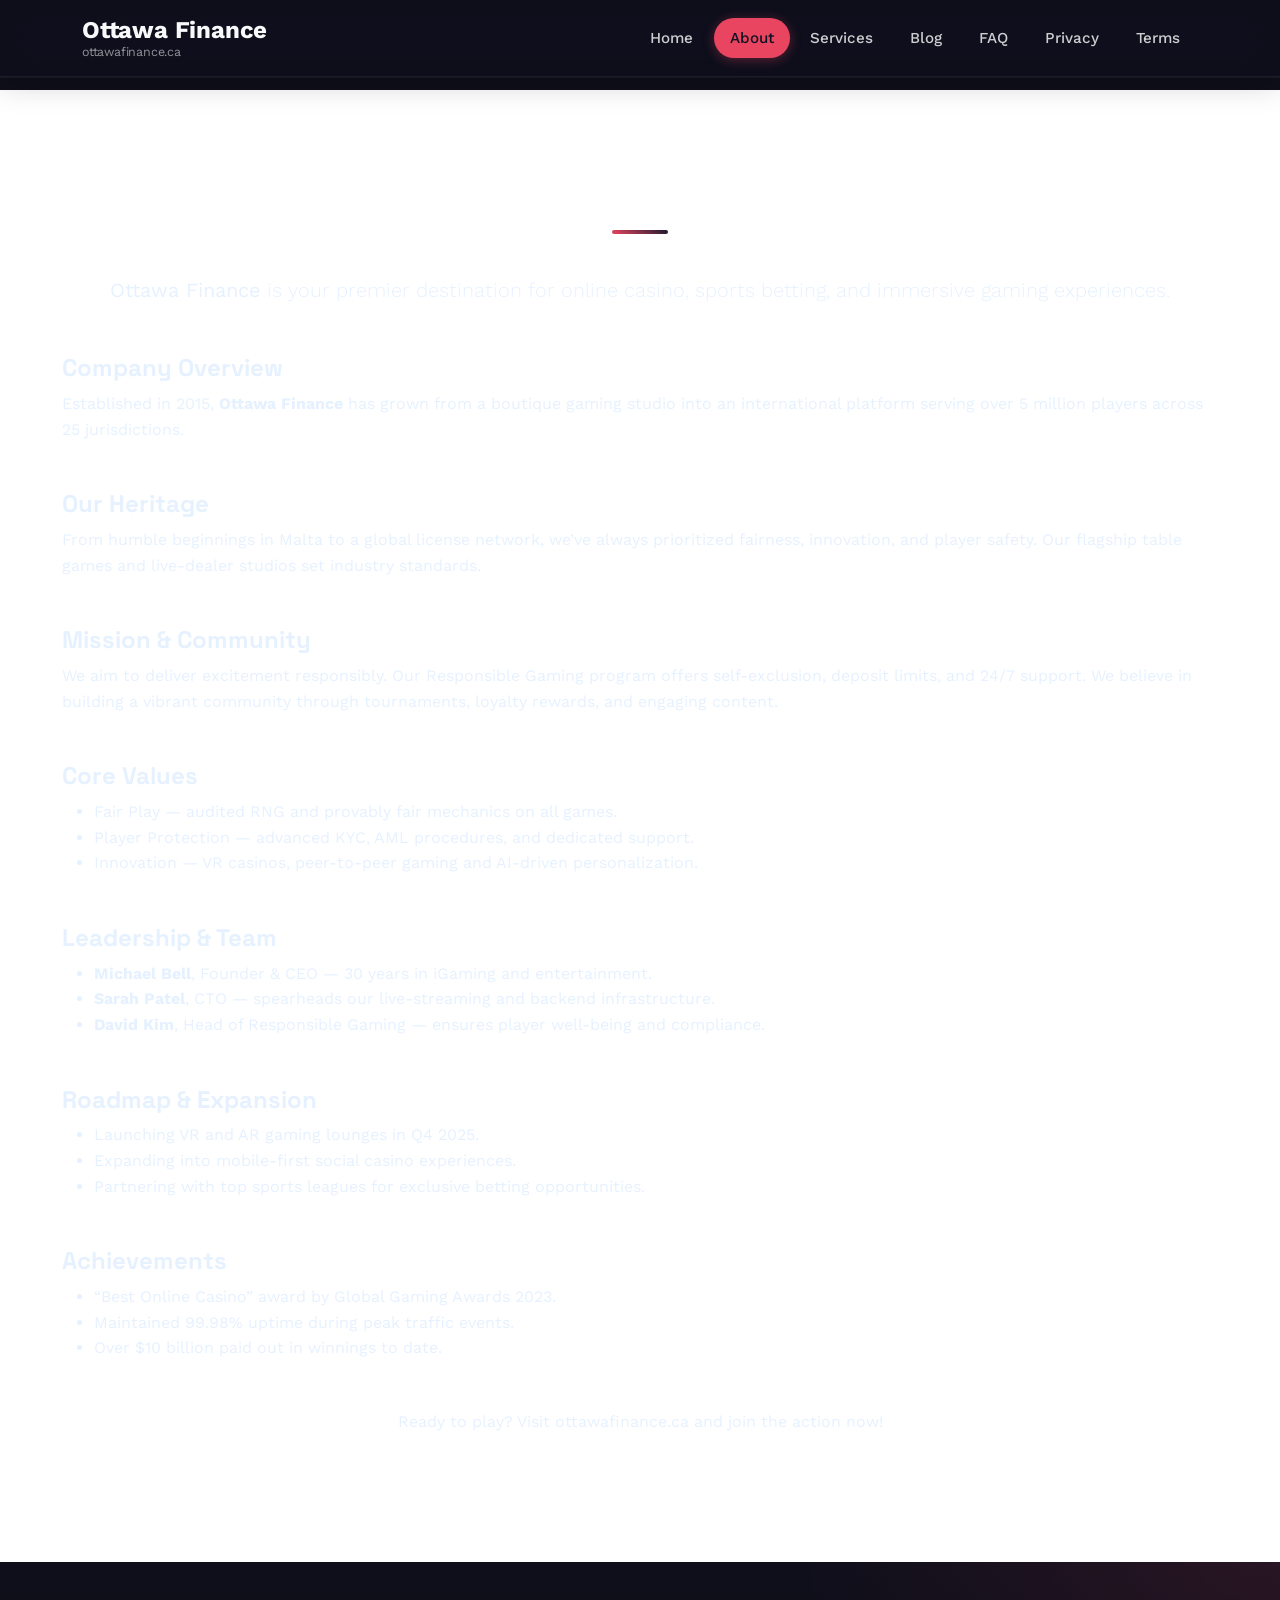
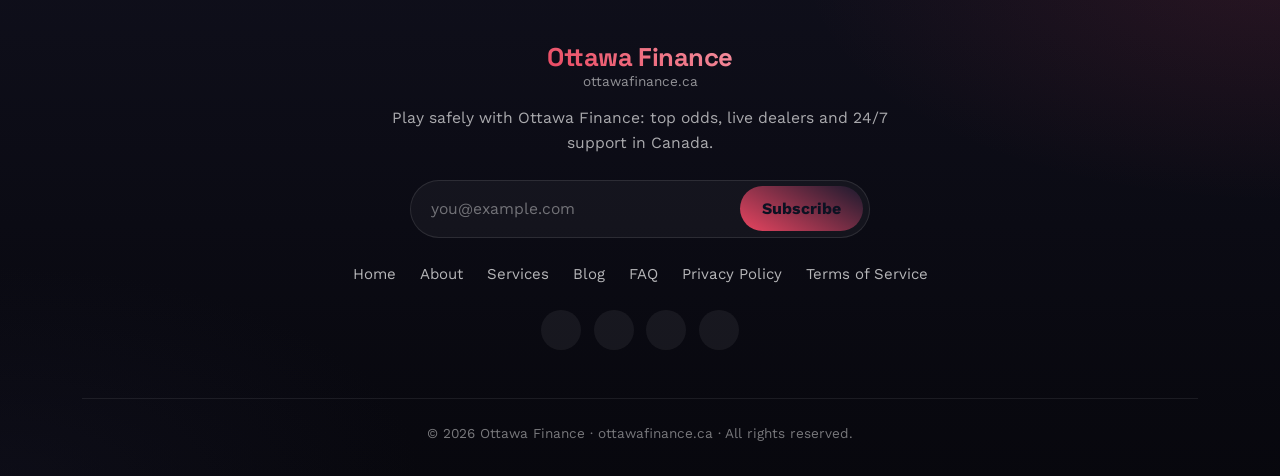
==== commit 788ca849: "описание изменений" ====
--- a/about.html
+++ b/about.html
@@ -3,29 +3,29 @@
 <head>
   <meta charset="UTF-8">
   <meta name="viewport" content="width=device-width, initial-scale=1">
-  <meta name="theme-color" content="#12123E">
+  <meta name="theme-color" content="#1A1A2E">
 
   <!-- DYNAMIC TITLE -->
   <title>
     
-      About US Invest
+      About Ottawa Finance
     
   </title>
 
   <!-- DYNAMIC META -->
-  <meta name="description" content="Play safely with US Invest: top odds, live dealers and 24/7 support in United States.">
+  <meta name="description" content="Play safely with Ottawa Finance: top odds, live dealers and 24/7 support in Canada.">
   <meta name="keywords"    content="gambling, casino, betting">
-  <meta name="author"      content="US Invest">
-  <link rel="canonical" href="https://usinvest.us/about.html">
+  <meta name="author"      content="Ottawa Finance">
+  <link rel="canonical" href="https://ottawafinance.ca/about.html">
   
 
   <!-- OpenGraph -->
-  <meta property="og:site_name"   content="US Invest">
-  <meta property="og:title"       content="US Invest – Expert Gambling Platform">
-  <meta property="og:description" content="Play safely with US Invest: top odds, live dealers and 24/7 support in United States.">
+  <meta property="og:site_name"   content="Ottawa Finance">
+  <meta property="og:title"       content="Ottawa Finance – Expert Gambling Platform">
+  <meta property="og:description" content="Play safely with Ottawa Finance: top odds, live dealers and 24/7 support in Canada.">
   
   <meta property="og:type"        content="website">
-  <meta property="og:url"         content="https://usinvest.us/">
+  <meta property="og:url"         content="https://ottawafinance.ca/">
   <meta name="twitter:card"       content="summary">
 
   <!-- Bootstrap 5 -->
@@ -36,7 +36,7 @@
   <link rel="preconnect" href="https://fonts.gstatic.com" crossorigin>
   
   
-  <link href="https://fonts.googleapis.com/css2?family=Plus+Jakarta+Sans:wght@500;700;800&family=Lato:wght@400;500;600&display=swap" rel="stylesheet">
+  <link href="https://fonts.googleapis.com/css2?family=Space+Grotesk:wght@500;700;800&family=Work+Sans:wght@400;500;600&display=swap" rel="stylesheet">
 
   <!-- Custom Styles -->
   <link rel="stylesheet" href="assets/styles.css">
@@ -44,18 +44,18 @@
   <!-- Per-site Design DNA -->
   <style>
     :root {
-      --primary:   #12123E;
-      --accent:    #F8E16C;
-      --accent-2:  #F8E16C;
+      --primary:   #1A1A2E;
+      --accent:    #E94560;
+      --accent-2:  #E94560;
       --bg:        #F7F9FC;
       --surface:   #FFFFFF;
       --surface-2: #F7F9FC;
       --ink:       #0F172A;
       --ink-soft:  #475569;
-      --dark-bg:   #08081F;
-      --grad-angle: 190deg;
-      --font-heading: 'Plus Jakarta Sans', system-ui, sans-serif;
-      --font-body:    'Lato', system-ui, sans-serif;
+      --dark-bg:   #0F0F1B;
+      --grad-angle: 30deg;
+      --font-heading: 'Space Grotesk', system-ui, sans-serif;
+      --font-body:    'Work Sans', system-ui, sans-serif;
       
         --radius-sm: 2px;  --radius: 4px;  --radius-lg: 6px;
       
@@ -69,27 +69,27 @@
   {
     "@context": "https://schema.org",
     "@type": "Organization",
-    "name": "US Invest",
-    "url": "https://usinvest.us/",
-    
-    "description": "Play safely with US Invest: top odds, live dealers and 24/7 support in United States.",
+    "name": "Ottawa Finance",
+    "url": "https://ottawafinance.ca/",
+    
+    "description": "Play safely with Ottawa Finance: top odds, live dealers and 24/7 support in Canada.",
     "address": {
       "@type": "PostalAddress",
-      "streetAddress": "123 Wall St, New York, NY",
-      "addressLocality": "New York",
-      "addressCountry": "United States"
+      "streetAddress": "Elgin St, Ottawa, ON",
+      "addressLocality": "Vancouver",
+      "addressCountry": "Canada"
     },
     "contactPoint": {
       "@type": "ContactPoint",
-      "telephone": "+1 212 555 1234",
-      "email": "info@usinvest.com",
+      "telephone": "+1 613 5678901",
+      "email": "info@ottawafinance.ca",
       "contactType": "customer service"
     }
   }
   </script>
   
 </head>
-<body class="style-swiss radius-sharp cursor-default fp-f32fcd">
+<body class="style-neon radius-sharp cursor-default fp-856fcc">
 
   <!-- Custom cursor (DNA-driven) -->
   
@@ -99,8 +99,8 @@
     <nav class="navbar navbar-expand-lg navbar-dark fixed-top">
       <div class="container">
         <a class="navbar-brand" href="index.html">
-          <span class="fs-4 fw-bold text-light">US Invest</span>
-          <small class="text-muted">usinvest.us</small>
+          <span class="fs-4 fw-bold text-light">Ottawa Finance</span>
+          <small class="text-muted">ottawafinance.ca</small>
         </a>
         <button class="navbar-toggler" type="button" data-bs-toggle="collapse" data-bs-target="#mainNav"
                 aria-controls="mainNav" aria-expanded="false" aria-label="Toggle navigation">
@@ -135,9 +135,9 @@
 <section id="about-extended" class="py-5" style="background: var(--section-bg, #f9f9f9);">
   <div class="container">
     <div class="section-header mb-5 text-center">
-      <h2>About US Invest Gaming</h2>
+      <h2>About Ottawa Finance Gaming</h2>
       <p class="lead">
-        <strong>US Invest</strong> is your premier destination for online casino, sports betting, and immersive gaming experiences.
+        <strong>Ottawa Finance</strong> is your premier destination for online casino, sports betting, and immersive gaming experiences.
       </p>
     </div>
 
@@ -145,7 +145,7 @@
     <div class="mb-5">
       <h4 class="fw-bold">Company Overview</h4>
       <p>
-        Established in 2015, <strong>US Invest</strong> has grown from a boutique gaming studio into an international
+        Established in 2015, <strong>Ottawa Finance</strong> has grown from a boutique gaming studio into an international
         platform serving over 5 million players across 25 jurisdictions.
       </p>
     </div>
@@ -212,7 +212,7 @@
     <!-- Closing -->
     <div class="mb-5 text-center">
       <p>
-        Ready to play? Visit <a href="https://usinvest.us">usinvest.us</a> and join the action now!
+        Ready to play? Visit <a href="https://ottawafinance.ca">ottawafinance.ca</a> and join the action now!
       </p>
     </div>
   </div>
@@ -273,10 +273,10 @@
   <div class="footer-decor" aria-hidden="true"></div>
   <div class="container text-center">
     <a href="index.html" class="footer-brand">
-      <span class="footer-brand-name">US Invest</span>
-      <span class="footer-brand-domain">usinvest.us</span>
+      <span class="footer-brand-name">Ottawa Finance</span>
+      <span class="footer-brand-domain">ottawafinance.ca</span>
     </a>
-    <p class="footer-tagline">Play safely with US Invest: top odds, live dealers and 24/7 support in United States.</p>
+    <p class="footer-tagline">Play safely with Ottawa Finance: top odds, live dealers and 24/7 support in Canada.</p>
 
     <form class="footer-newsletter" onsubmit="return handleSubscribe(event)">
       <input type="email" name="email" placeholder="you@example.com" required>
@@ -301,7 +301,7 @@
     </ul>
 
     <div class="footer-bottom">
-      © 2026 US Invest · usinvest.us · All rights reserved.
+      © 2026 Ottawa Finance · ottawafinance.ca · All rights reserved.
     </div>
   </div>
 </footer>
